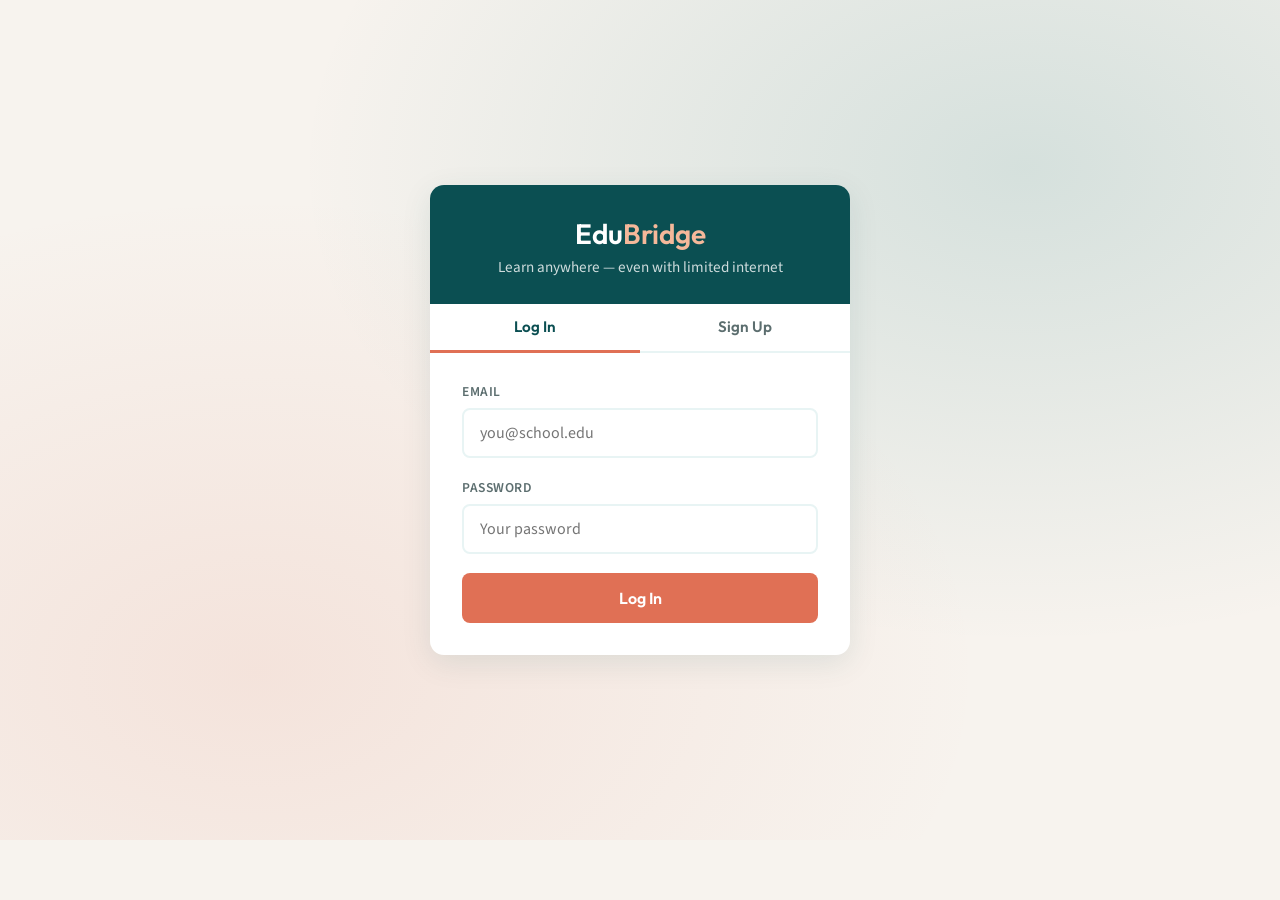
==== Frontend/index.html @ 9e0750e3 "Done" ====
<!DOCTYPE html>
<html lang="en">
<head>
  <meta charset="UTF-8">
  <meta name="viewport" content="width=device-width, initial-scale=1.0">
  <title>EduBridge — Sign In</title>
  <link rel="preconnect" href="https://fonts.googleapis.com">
  <link rel="preconnect" href="https://fonts.gstatic.com" crossorigin>
  <link href="https://fonts.googleapis.com/css2?family=Outfit:wght@500;600;700&family=Source+Sans+3:wght@400;600&display=swap" rel="stylesheet">
  <link rel="stylesheet" href="css/style.css">
</head>
<body id="auth-page">
  <div class="auth-wrap">
    <div class="auth-card">
      <div class="auth-card__header">
        <h1>Edu<span style="color:#f5b89a">Bridge</span></h1>
        <p>Learn anywhere — even with limited internet</p>
      </div>

      <div class="auth-tabs">
        <button class="auth-tab active" data-form="login-form-el">Log In</button>
        <button class="auth-tab" data-form="signup-form-el">Sign Up</button>
      </div>

      <div id="auth-alert" class="alert"></div>

      <form id="login-form-el" class="auth-form active">
        <div class="form-group">
          <label for="login-email">Email</label>
          <input type="email" id="login-email" name="email" placeholder="you@school.edu" autocomplete="email">
          <span class="field-error" data-error="email"></span>
        </div>
        <div class="form-group">
          <label for="login-password">Password</label>
          <input type="password" id="login-password" name="password" placeholder="Your password" autocomplete="current-password">
          <span class="field-error" data-error="password"></span>
        </div>
        <button type="submit" class="btn btn-primary">Log In</button>
      </form>

      <form id="signup-form-el" class="auth-form">
        <div class="form-group">
          <label for="signup-name">Full Name</label>
          <input type="text" id="signup-name" name="name" placeholder="Jane Doe">
          <span class="field-error" data-error="name"></span>
        </div>
        <div class="form-group">
          <label for="signup-email">Email</label>
          <input type="email" id="signup-email" name="email" placeholder="you@school.edu">
          <span class="field-error" data-error="email"></span>
        </div>
        <div class="form-group">
          <label for="signup-password">Password</label>
          <input type="password" id="signup-password" name="password" placeholder="Create a password">
          <span class="field-error" data-error="password"></span>
        </div>
        <div class="form-group">
          <label>I am a…</label>
          <div class="role-picker">
            <div class="role-option">
              <input type="radio" name="role" id="role-student" value="STUDENT" checked>
              <label for="role-student">📚 Student</label>
            </div>
            <div class="role-option">
              <input type="radio" name="role" id="role-tutor" value="TUTOR">
              <label for="role-tutor">🎓 Tutor</label>
            </div>
          </div>
        </div>
        <button type="submit" class="btn btn-primary">Create Account</button>
      </form>
    </div>
  </div>
  <script src="js/auth.js"></script>
</body>
</html>
---- Frontend/css/style.css ----
/* EduBridge — Deep teal + warm coral */
:root {
  --teal-deep: #0b4f52;
  --teal-mid: #14767a;
  --teal-light: #e8f4f4;
  --coral: #e07055;
  --coral-soft: #fce8e3;
  --cream: #f7f3ee;
  --ink: #1c2b2c;
  --muted: #5c6e6f;
  --white: #ffffff;
  --shadow: 0 8px 30px rgba(11, 79, 82, 0.1);
  --shadow-hover: 0 16px 40px rgba(11, 79, 82, 0.16);
  --radius: 14px;
  --radius-sm: 8px;
  --font-head: "Outfit", system-ui, sans-serif;
  --font-body: "Source Sans 3", system-ui, sans-serif;
  --online: #2d9f6f;
  --offline: #d94f4f;
}

*, *::before, *::after { box-sizing: border-box; margin: 0; padding: 0; }

html { font-size: 16px; scroll-behavior: smooth; }

body {
  font-family: var(--font-body);
  background: var(--cream);
  color: var(--ink);
  min-height: 100vh;
  line-height: 1.55;
}

h1, h2, h3, h4 {
  font-family: var(--font-head);
  font-weight: 600;
  line-height: 1.2;
}

a { color: var(--teal-mid); text-decoration: none; }
a:hover { color: var(--coral); }

/* ── Layout ── */
.page {
  max-width: 1100px;
  margin: 0 auto;
  padding: 2rem 1.5rem 4rem;
}

.page-narrow { max-width: 480px; }

.topbar {
  display: flex;
  align-items: center;
  justify-content: space-between;
  padding: 1rem 1.5rem;
  background: var(--teal-deep);
  color: var(--white);
  position: sticky;
  top: 0;
  z-index: 100;
}

.topbar__brand {
  font-family: var(--font-head);
  font-size: 1.25rem;
  font-weight: 700;
  letter-spacing: -0.02em;
}

.topbar__brand span { color: #f5b89a; }

.topbar__actions {
  display: flex;
  align-items: center;
  gap: 1rem;
}

/* ── Online / Offline indicator ── */
.status-pill {
  display: flex;
  align-items: center;
  gap: 0.45rem;
  font-size: 0.8rem;
  font-weight: 600;
  padding: 0.35rem 0.75rem;
  border-radius: 999px;
  background: rgba(255,255,255,0.12);
  transition: background 0.3s;
}

.status-pill__dot {
  width: 8px;
  height: 8px;
  border-radius: 50%;
  background: var(--online);
  box-shadow: 0 0 0 3px rgba(45, 159, 111, 0.35);
  transition: background 0.3s, box-shadow 0.3s;
}

.status-pill--offline .status-pill__dot {
  background: var(--offline);
  box-shadow: 0 0 0 3px rgba(217, 79, 79, 0.35);
  animation: pulse-offline 1.5s ease infinite;
}

.status-pill--offline {
  background: rgba(217, 79, 79, 0.2);
}

@keyframes pulse-offline {
  0%, 100% { opacity: 1; }
  50% { opacity: 0.5; }
}

.offline-banner {
  display: none;
  background: var(--offline);
  color: var(--white);
  text-align: center;
  padding: 0.5rem 1rem;
  font-size: 0.85rem;
  font-weight: 600;
}

.offline-banner.visible { display: block; }

/* ── Auth page ── */
.auth-wrap {
  min-height: calc(100vh - 60px);
  display: flex;
  align-items: center;
  justify-content: center;
  padding: 2rem 1.5rem;
  background:
    radial-gradient(ellipse at 20% 80%, rgba(224, 112, 85, 0.12) 0%, transparent 50%),
    radial-gradient(ellipse at 80% 20%, rgba(20, 118, 122, 0.15) 0%, transparent 50%),
    var(--cream);
}

.auth-card {
  width: 100%;
  max-width: 420px;
  background: var(--white);
  border-radius: var(--radius);
  box-shadow: var(--shadow);
  overflow: hidden;
}

.auth-card__header {
  background: var(--teal-deep);
  color: var(--white);
  padding: 2rem 2rem 1.5rem;
  text-align: center;
}

.auth-card__header h1 { font-size: 1.75rem; margin-bottom: 0.35rem; }
.auth-card__header p { opacity: 0.8; font-size: 0.95rem; }

.auth-tabs {
  display: flex;
  border-bottom: 2px solid var(--teal-light);
}

.auth-tab {
  flex: 1;
  padding: 0.85rem;
  border: none;
  background: none;
  font-family: var(--font-head);
  font-size: 0.95rem;
  font-weight: 600;
  color: var(--muted);
  cursor: pointer;
  transition: color 0.2s, border-color 0.2s;
  border-bottom: 3px solid transparent;
  margin-bottom: -2px;
}

.auth-tab.active {
  color: var(--teal-deep);
  border-bottom-color: var(--coral);
}

.auth-form {
  padding: 1.75rem 2rem 2rem;
  display: none;
}

.auth-form.active { display: block; }

/* ── Forms ── */
.form-group { margin-bottom: 1.15rem; }

.form-group label {
  display: block;
  font-size: 0.85rem;
  font-weight: 600;
  color: var(--muted);
  margin-bottom: 0.4rem;
  text-transform: uppercase;
  letter-spacing: 0.04em;
}

.form-group input,
.form-group select,
.form-group textarea {
  width: 100%;
  padding: 0.75rem 1rem;
  border: 2px solid var(--teal-light);
  border-radius: var(--radius-sm);
  font-family: var(--font-body);
  font-size: 1rem;
  color: var(--ink);
  background: var(--white);
  transition: border-color 0.2s, box-shadow 0.2s;
}

.form-group input:focus,
.form-group select:focus,
.form-group textarea:focus {
  outline: none;
  border-color: var(--teal-mid);
  box-shadow: 0 0 0 3px rgba(20, 118, 122, 0.15);
}

.form-group textarea { min-height: 110px; resize: vertical; }

.form-group input.error,
.form-group textarea.error { border-color: var(--offline); }

.field-error {
  color: var(--offline);
  font-size: 0.8rem;
  margin-top: 0.3rem;
  display: none;
}

.field-error.visible { display: block; }

.role-picker {
  display: grid;
  grid-template-columns: 1fr 1fr;
  gap: 0.75rem;
}

.role-option {
  position: relative;
}

.role-option input { position: absolute; opacity: 0; }

.role-option label {
  display: block;
  text-align: center;
  padding: 0.85rem;
  border: 2px solid var(--teal-light);
  border-radius: var(--radius-sm);
  cursor: pointer;
  font-weight: 600;
  text-transform: none;
  letter-spacing: 0;
  color: var(--ink);
  transition: all 0.2s;
}

.role-option input:checked + label {
  border-color: var(--coral);
  background: var(--coral-soft);
  color: var(--coral);
}

/* ── Buttons ── */
.btn {
  display: inline-flex;
  align-items: center;
  justify-content: center;
  gap: 0.5rem;
  padding: 0.8rem 1.5rem;
  border: none;
  border-radius: var(--radius-sm);
  font-family: var(--font-head);
  font-size: 0.95rem;
  font-weight: 600;
  cursor: pointer;
  transition: transform 0.15s, box-shadow 0.15s, background 0.2s;
}

.btn:active { transform: scale(0.98); }

.btn-primary {
  background: var(--coral);
  color: var(--white);
  width: 100%;
  padding: 0.95rem;
  font-size: 1rem;
}

.btn-primary:hover { background: #c95e44; box-shadow: 0 4px 16px rgba(224, 112, 85, 0.4); }

.btn-secondary {
  background: var(--teal-deep);
  color: var(--white);
}

.btn-secondary:hover { background: var(--teal-mid); }

.btn-outline {
  background: transparent;
  color: var(--teal-deep);
  border: 2px solid var(--teal-light);
}

.btn-outline:hover { border-color: var(--teal-mid); background: var(--teal-light); }

.btn-sm { padding: 0.5rem 1rem; font-size: 0.85rem; }

.btn-ghost {
  background: rgba(255,255,255,0.15);
  color: var(--white);
  padding: 0.45rem 0.9rem;
  font-size: 0.85rem;
}

.btn-ghost:hover { background: rgba(255,255,255,0.25); }

.btn:disabled {
  opacity: 0.55;
  cursor: not-allowed;
  transform: none;
}

/* ── Alerts ── */
.alert {
  padding: 0.85rem 1rem;
  border-radius: var(--radius-sm);
  font-size: 0.9rem;
  margin-bottom: 1rem;
  display: none;
}

.alert.visible { display: block; }

.alert-error { background: #fdeaea; color: #9b2c2c; border-left: 4px solid var(--offline); }
.alert-success { background: #e6f7ef; color: #1a6b42; border-left: 4px solid var(--online); }
.alert-info { background: var(--teal-light); color: var(--teal-deep); border-left: 4px solid var(--teal-mid); }

/* ── Dashboard ── */
.page-header { margin-bottom: 2rem; }
.page-header h1 { font-size: 2rem; color: var(--teal-deep); margin-bottom: 0.4rem; }
.page-header p { color: var(--muted); font-size: 1.05rem; }

.subject-grid {
  display: grid;
  grid-template-columns: repeat(auto-fill, minmax(220px, 1fr));
  gap: 1.25rem;
  margin-bottom: 2.5rem;
}

.subject-card {
  background: var(--white);
  border-radius: var(--radius);
  padding: 1.5rem;
  box-shadow: var(--shadow);
  cursor: pointer;
  border: 2px solid transparent;
  transition: transform 0.25s ease, box-shadow 0.25s ease, border-color 0.25s;
  text-align: center;
}

.subject-card:hover {
  transform: translateY(-6px) scale(1.02);
  box-shadow: var(--shadow-hover);
}

.subject-card.selected {
  border-color: var(--coral);
  background: linear-gradient(135deg, var(--white) 0%, var(--coral-soft) 100%);
}

.subject-card__icon {
  font-size: 2.5rem;
  margin-bottom: 0.75rem;
  display: block;
}

.subject-card h3 {
  font-size: 1.15rem;
  color: var(--teal-deep);
  margin-bottom: 0.25rem;
}

.subject-card p { font-size: 0.85rem; color: var(--muted); }

.path-picker {
  display: none;
  background: var(--white);
  border-radius: var(--radius);
  padding: 2rem;
  box-shadow: var(--shadow);
  text-align: center;
}

.path-picker.visible { display: block; }

.path-picker h2 { color: var(--teal-deep); margin-bottom: 0.5rem; }
.path-picker p { color: var(--muted); margin-bottom: 1.5rem; }

.path-buttons {
  display: flex;
  gap: 1rem;
  justify-content: center;
  flex-wrap: wrap;
}

.path-buttons .btn { min-width: 180px; }

/* ── AI Assistant layout ── */
.ai-layout {
  display: grid;
  grid-template-columns: 240px 1fr;
  gap: 0;
  min-height: calc(100vh - 120px);
  background: var(--white);
  border-radius: var(--radius);
  box-shadow: var(--shadow);
  overflow: hidden;
}

.ai-sidebar {
  background: var(--teal-deep);
  color: var(--white);
  padding: 1.25rem 0;
  overflow-y: auto;
}

.ai-sidebar h3 {
  font-size: 0.75rem;
  text-transform: uppercase;
  letter-spacing: 0.08em;
  opacity: 0.65;
  padding: 0 1.25rem;
  margin-bottom: 0.75rem;
}

.slide-list { list-style: none; }

.slide-item {
  padding: 0.7rem 1.25rem;
  cursor: pointer;
  font-size: 0.9rem;
  border-left: 3px solid transparent;
  transition: background 0.15s, border-color 0.15s;
}

.slide-item:hover { background: rgba(255,255,255,0.08); }

.slide-item.active {
  background: rgba(255,255,255,0.12);
  border-left-color: #f5b89a;
  font-weight: 600;
}

.slide-item__num {
  font-size: 0.75rem;
  opacity: 0.7;
  display: block;
}

.ai-main {
  display: flex;
  flex-direction: column;
  min-height: 0;
}

.slide-content {
  flex: 1;
  padding: 2rem;
  overflow-y: auto;
}

.slide-content h2 {
  font-size: 1.5rem;
  color: var(--teal-deep);
  margin-bottom: 1rem;
}

.slide-content p {
  font-size: 1.05rem;
  color: var(--ink);
  line-height: 1.7;
}

.slide-content .slide-num-badge {
  display: inline-block;
  background: var(--teal-light);
  color: var(--teal-mid);
  font-size: 0.8rem;
  font-weight: 700;
  padding: 0.25rem 0.6rem;
  border-radius: 4px;
  margin-bottom: 0.75rem;
}

/* ── Chat ── */
.chat-panel {
  border-top: 2px solid var(--teal-light);
  padding: 1rem 1.5rem 1.25rem;
  background: #faf8f5;
}

.chat-messages {
  max-height: 220px;
  overflow-y: auto;
  margin-bottom: 1rem;
  display: flex;
  flex-direction: column;
  gap: 0.75rem;
}

.chat-bubble {
  max-width: 82%;
  padding: 0.75rem 1rem;
  border-radius: 16px;
  font-size: 0.92rem;
  line-height: 1.5;
}

.chat-bubble--user {
  align-self: flex-end;
  background: var(--teal-deep);
  color: var(--white);
  border-bottom-right-radius: 4px;
}

.chat-bubble--ai {
  align-self: flex-start;
  background: var(--white);
  color: var(--ink);
  border: 1px solid var(--teal-light);
  border-bottom-left-radius: 4px;
}

.chat-bubble--ai.offline-hint {
  border-color: var(--coral);
  background: var(--coral-soft);
}

.chat-bubble__label {
  font-size: 0.7rem;
  font-weight: 700;
  text-transform: uppercase;
  letter-spacing: 0.05em;
  opacity: 0.65;
  margin-bottom: 0.3rem;
}

.chat-input-row {
  display: flex;
  gap: 0.75rem;
}

.chat-input-row input {
  flex: 1;
  padding: 0.75rem 1rem;
  border: 2px solid var(--teal-light);
  border-radius: 999px;
  font-size: 0.95rem;
  font-family: var(--font-body);
}

.chat-input-row input:focus {
  outline: none;
  border-color: var(--teal-mid);
}

.chat-input-row .btn { border-radius: 999px; padding: 0.75rem 1.25rem; }

/* ── Tutor request page ── */
.request-card {
  background: var(--white);
  border-radius: var(--radius);
  padding: 2rem;
  box-shadow: var(--shadow);
  margin-bottom: 1.5rem;
}

.status-card {
  background: linear-gradient(135deg, var(--teal-deep) 0%, var(--teal-mid) 100%);
  color: var(--white);
  border-radius: var(--radius);
  padding: 1.75rem;
  display: none;
}

.status-card.visible { display: block; }

.status-card h3 { margin-bottom: 1rem; font-size: 1.1rem; opacity: 0.85; }

.status-row {
  display: flex;
  justify-content: space-between;
  padding: 0.5rem 0;
  border-bottom: 1px solid rgba(255,255,255,0.15);
  font-size: 0.95rem;
}

.status-row:last-child { border-bottom: none; }

.status-badge {
  display: inline-block;
  padding: 0.25rem 0.65rem;
  border-radius: 999px;
  font-size: 0.75rem;
  font-weight: 700;
  text-transform: uppercase;
}

.status-badge--pending { background: #f5d87a; color: #5c4a00; }
.status-badge--matched { background: #a8e6cf; color: #0d4a2e; }
.status-badge--completed { background: rgba(255,255,255,0.25); color: var(--white); }

/* ── Tutor panel ── */
.request-list { display: flex; flex-direction: column; gap: 1rem; }

.request-item {
  background: var(--white);
  border-radius: var(--radius);
  padding: 1.5rem;
  box-shadow: var(--shadow);
  border-left: 4px solid var(--coral);
}

.request-item__header {
  display: flex;
  justify-content: space-between;
  align-items: flex-start;
  margin-bottom: 0.75rem;
  gap: 1rem;
}

.request-item__subject {
  font-family: var(--font-head);
  font-weight: 700;
  color: var(--teal-deep);
  font-size: 1.1rem;
}

.request-item__meta { font-size: 0.85rem; color: var(--muted); }

.request-item__desc {
  color: var(--ink);
  margin-bottom: 1rem;
  font-size: 0.95rem;
}

.request-item__actions {
  display: flex;
  gap: 0.75rem;
  flex-wrap: wrap;
  align-items: center;
}

.session-panel {
  margin-top: 1rem;
  padding-top: 1rem;
  border-top: 2px dashed var(--teal-light);
  display: none;
}

.session-panel.visible { display: block; }

.session-panel input[type="datetime-local"] {
  padding: 0.6rem 0.85rem;
  border: 2px solid var(--teal-light);
  border-radius: var(--radius-sm);
  font-family: var(--font-body);
  margin-right: 0.75rem;
}

.empty-state {
  text-align: center;
  padding: 3rem 2rem;
  color: var(--muted);
}

.empty-state__icon { font-size: 3rem; margin-bottom: 1rem; }

/* ── Responsive ── */
@media (max-width: 768px) {
  .ai-layout { grid-template-columns: 1fr; }
  .ai-sidebar { max-height: 180px; }
  .path-buttons { flex-direction: column; }
  .path-buttons .btn { width: 100%; }
  .session-panel input[type="datetime-local"] { width: 100%; margin-bottom: 0.75rem; }
}
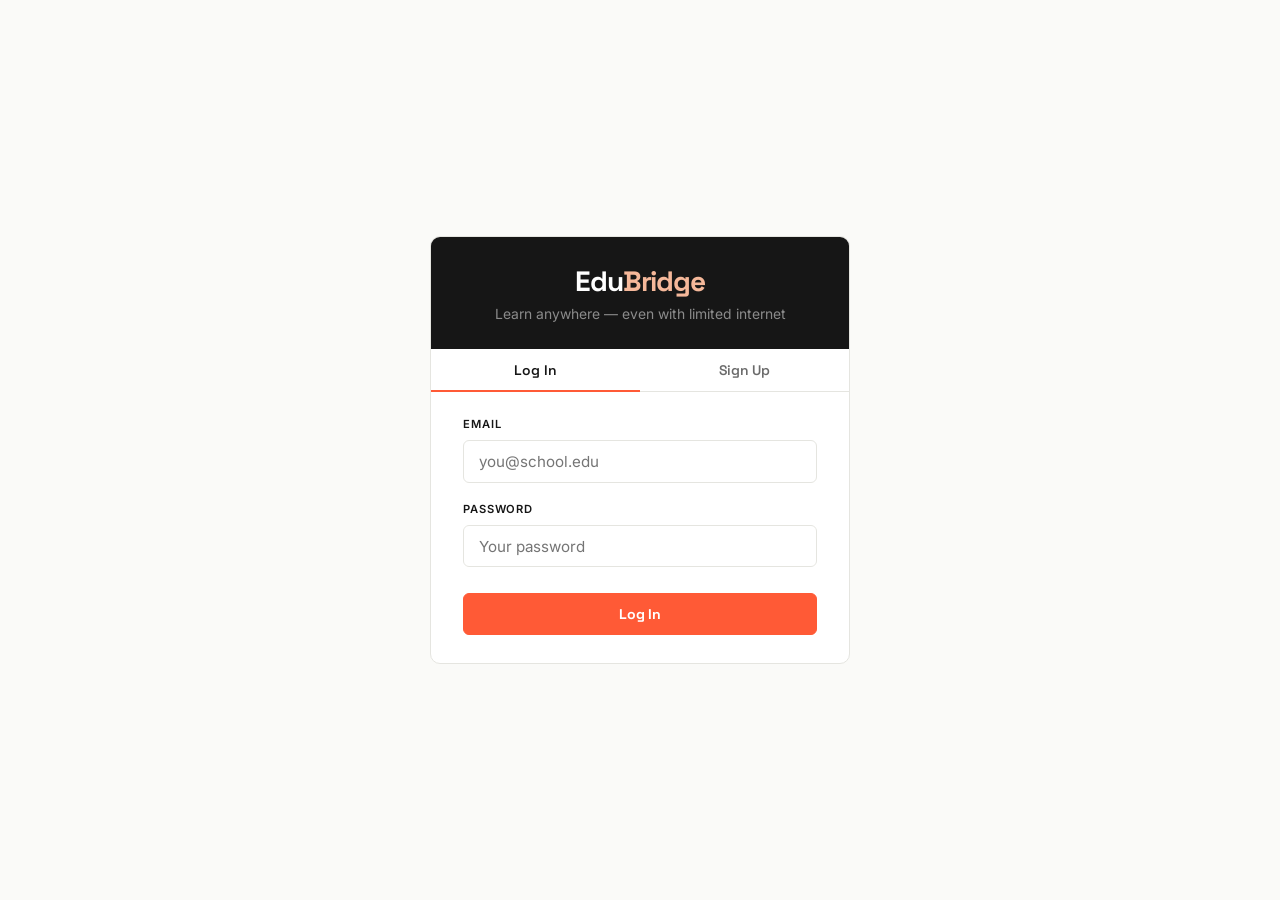
==== commit 55f0c081: "UI improved a little bit" ====
--- a/Frontend/index.html
+++ b/Frontend/index.html
@@ -4,9 +4,10 @@
   <meta charset="UTF-8">
   <meta name="viewport" content="width=device-width, initial-scale=1.0">
   <title>EduBridge — Sign In</title>
+  <meta name="description" content="Sign in or create an EduBridge account to access AI-powered study tools and live tutor sessions — even with limited internet.">
   <link rel="preconnect" href="https://fonts.googleapis.com">
   <link rel="preconnect" href="https://fonts.gstatic.com" crossorigin>
-  <link href="https://fonts.googleapis.com/css2?family=Outfit:wght@500;600;700&family=Source+Sans+3:wght@400;600&display=swap" rel="stylesheet">
+  <link href="https://fonts.googleapis.com/css2?family=Space+Grotesk:wght@500;600;700&family=Inter:wght@400;500;600&display=swap" rel="stylesheet">
   <link rel="stylesheet" href="css/style.css">
 </head>
 <body id="auth-page">
@@ -35,7 +36,7 @@
           <input type="password" id="login-password" name="password" placeholder="Your password" autocomplete="current-password">
           <span class="field-error" data-error="password"></span>
         </div>
-        <button type="submit" class="btn btn-primary">Log In</button>
+        <button type="submit" class="btn btn-primary btn-block">Log In</button>
       </form>
 
       <form id="signup-form-el" class="auth-form">
@@ -67,7 +68,7 @@
             </div>
           </div>
         </div>
-        <button type="submit" class="btn btn-primary">Create Account</button>
+        <button type="submit" class="btn btn-primary btn-block">Create Account</button>
       </form>
     </div>
   </div>
--- a/Frontend/css/style.css
+++ b/Frontend/css/style.css
@@ -1,22 +1,42 @@
-/* EduBridge — Deep teal + warm coral */
+/* EduBridge — Studio Ink: editorial, high-contrast, single accent */
 :root {
-  --teal-deep: #0b4f52;
-  --teal-mid: #14767a;
-  --teal-light: #e8f4f4;
-  --coral: #e07055;
-  --coral-soft: #fce8e3;
-  --cream: #f7f3ee;
-  --ink: #1c2b2c;
-  --muted: #5c6e6f;
-  --white: #ffffff;
-  --shadow: 0 8px 30px rgba(11, 79, 82, 0.1);
-  --shadow-hover: 0 16px 40px rgba(11, 79, 82, 0.16);
-  --radius: 14px;
-  --radius-sm: 8px;
-  --font-head: "Outfit", system-ui, sans-serif;
-  --font-body: "Source Sans 3", system-ui, sans-serif;
-  --online: #2d9f6f;
-  --offline: #d94f4f;
+  /* ── Core palette ── */
+  --bg:          #FAFAF8;
+  --card:        #FFFFFF;
+  --ink:         #161616;
+  --muted:       #6B6B6B;
+  --border:      #E5E5E0;
+
+  /* ── Accent — one color, used sparingly ── */
+  --accent:      #FF5A36;
+  --accent-dark: #D94224;
+  --accent-soft: #FFF0ED;
+
+  /* ── Semantic states ── */
+  --success:     #2D6A4F;
+  --success-bg:  #EAF4EE;
+  --warning:     #C9A227;
+  --warning-bg:  #FDF6E3;
+  --error:       #B91C1C;
+  --error-bg:    #FEF2F2;
+
+  /* ── Online / Offline ── */
+  --online:  #2D6A4F;
+  --offline: #B91C1C;
+
+  /* ── Surfaces ── */
+  --white: #FFFFFF;
+  --shadow: none;
+  --shadow-lift: none;
+
+  /* ── Radius ── */
+  --radius:    10px;
+  --radius-md:  8px;
+  --radius-sm:  6px;
+
+  /* ── Typography ── */
+  --font-head: "Space Grotesk", system-ui, sans-serif;
+  --font-body: "Inter", system-ui, sans-serif;
 }
 
 *, *::before, *::after { box-sizing: border-box; margin: 0; padding: 0; }
@@ -25,213 +45,226 @@
 
 body {
   font-family: var(--font-body);
-  background: var(--cream);
-  color: var(--ink);
+  background: var(--bg);
+  color: var(--muted);
   min-height: 100vh;
-  line-height: 1.55;
+  line-height: 1.6;
 }
 
 h1, h2, h3, h4 {
   font-family: var(--font-head);
-  font-weight: 600;
+  color: var(--ink);
   line-height: 1.2;
-}
-
-a { color: var(--teal-mid); text-decoration: none; }
-a:hover { color: var(--coral); }
+  letter-spacing: -0.02em;
+}
+h1 { font-size: 1.9rem;  font-weight: 700; }
+h2 { font-size: 1.35rem; font-weight: 700; }
+h3 { font-size: 1.05rem; font-weight: 600; letter-spacing: -0.01em; }
+h4 { font-size: 0.9rem;  font-weight: 600; }
+
+a { color: var(--ink); text-decoration: none; }
+a:hover { color: var(--accent); }
 
 /* ── Layout ── */
 .page {
   max-width: 1100px;
   margin: 0 auto;
-  padding: 2rem 1.5rem 4rem;
+  padding: 2.25rem 1.5rem 4rem;
 }
 
 .page-narrow { max-width: 480px; }
 
+/* ── Top bar — solid near-black ── */
 .topbar {
   display: flex;
   align-items: center;
   justify-content: space-between;
-  padding: 1rem 1.5rem;
-  background: var(--teal-deep);
+  padding: 0.85rem 1.5rem;
+  background: var(--ink);
   color: var(--white);
   position: sticky;
   top: 0;
   z-index: 100;
+  border-bottom: 1px solid rgba(255,255,255,0.06);
 }
 
 .topbar__brand {
   font-family: var(--font-head);
-  font-size: 1.25rem;
+  font-size: 1.1rem;
   font-weight: 700;
-  letter-spacing: -0.02em;
-}
-
-.topbar__brand span { color: #f5b89a; }
+  letter-spacing: -0.03em;
+  color: var(--white);
+}
+
+.topbar__brand span { color: var(--accent); }
 
 .topbar__actions {
   display: flex;
   align-items: center;
-  gap: 1rem;
+  gap: 0.55rem;
 }
 
 /* ── Online / Offline indicator ── */
 .status-pill {
   display: flex;
   align-items: center;
-  gap: 0.45rem;
-  font-size: 0.8rem;
-  font-weight: 600;
-  padding: 0.35rem 0.75rem;
-  border-radius: 999px;
-  background: rgba(255,255,255,0.12);
-  transition: background 0.3s;
+  gap: 0.38rem;
+  font-size: 0.72rem;
+  font-weight: 500;
+  color: rgba(255,255,255,0.6);
+  letter-spacing: 0.01em;
 }
 
 .status-pill__dot {
-  width: 8px;
-  height: 8px;
+  width: 7px;
+  height: 7px;
   border-radius: 50%;
   background: var(--online);
-  box-shadow: 0 0 0 3px rgba(45, 159, 111, 0.35);
-  transition: background 0.3s, box-shadow 0.3s;
+  flex-shrink: 0;
 }
 
 .status-pill--offline .status-pill__dot {
-  background: var(--offline);
-  box-shadow: 0 0 0 3px rgba(217, 79, 79, 0.35);
+  background: var(--accent);
   animation: pulse-offline 1.5s ease infinite;
 }
 
-.status-pill--offline {
-  background: rgba(217, 79, 79, 0.2);
-}
+.status-pill--offline { color: rgba(255,255,255,0.45); }
 
 @keyframes pulse-offline {
   0%, 100% { opacity: 1; }
-  50% { opacity: 0.5; }
-}
-
+  50%       { opacity: 0.4; }
+}
+
+/* ── Offline banner — dark, functional ── */
 .offline-banner {
   display: none;
-  background: var(--offline);
-  color: var(--white);
+  background: #1E1E1E;
+  color: rgba(255,255,255,0.65);
   text-align: center;
-  padding: 0.5rem 1rem;
-  font-size: 0.85rem;
-  font-weight: 600;
-}
+  padding: 0.4rem 1rem;
+  font-size: 0.77rem;
+  font-weight: 500;
+  letter-spacing: 0.01em;
+  border-bottom: 1px solid rgba(255,255,255,0.07);
+}
+
+.offline-banner strong { color: var(--accent); font-weight: 600; }
 
 .offline-banner.visible { display: block; }
 
 /* ── Auth page ── */
 .auth-wrap {
-  min-height: calc(100vh - 60px);
+  min-height: 100vh;
   display: flex;
   align-items: center;
   justify-content: center;
   padding: 2rem 1.5rem;
-  background:
-    radial-gradient(ellipse at 20% 80%, rgba(224, 112, 85, 0.12) 0%, transparent 50%),
-    radial-gradient(ellipse at 80% 20%, rgba(20, 118, 122, 0.15) 0%, transparent 50%),
-    var(--cream);
+  background: var(--bg);
 }
 
 .auth-card {
   width: 100%;
   max-width: 420px;
-  background: var(--white);
+  background: var(--card);
   border-radius: var(--radius);
-  box-shadow: var(--shadow);
+  border: 1px solid var(--border);
   overflow: hidden;
 }
 
 .auth-card__header {
-  background: var(--teal-deep);
-  color: var(--white);
-  padding: 2rem 2rem 1.5rem;
+  background: var(--ink);
+  color: var(--white);
+  padding: 1.75rem 2rem 1.5rem;
   text-align: center;
 }
 
-.auth-card__header h1 { font-size: 1.75rem; margin-bottom: 0.35rem; }
-.auth-card__header p { opacity: 0.8; font-size: 0.95rem; }
+.auth-card__header h1 {
+  font-size: 1.75rem;
+  margin-bottom: 0.3rem;
+  color: var(--white);
+  letter-spacing: -0.04em;
+}
+
+.auth-card__header p { color: rgba(255,255,255,0.5); font-size: 0.87rem; }
 
 .auth-tabs {
   display: flex;
-  border-bottom: 2px solid var(--teal-light);
+  border-bottom: 1px solid var(--border);
 }
 
 .auth-tab {
   flex: 1;
-  padding: 0.85rem;
+  padding: 0.72rem;
   border: none;
   background: none;
   font-family: var(--font-head);
-  font-size: 0.95rem;
+  font-size: 0.87rem;
   font-weight: 600;
   color: var(--muted);
   cursor: pointer;
-  transition: color 0.2s, border-color 0.2s;
-  border-bottom: 3px solid transparent;
-  margin-bottom: -2px;
+  transition: color 0.15s;
+  border-bottom: 2px solid transparent;
+  margin-bottom: -1px;
+  letter-spacing: -0.01em;
 }
 
 .auth-tab.active {
-  color: var(--teal-deep);
-  border-bottom-color: var(--coral);
+  color: var(--ink);
+  border-bottom-color: var(--accent);
 }
 
 .auth-form {
-  padding: 1.75rem 2rem 2rem;
+  padding: 1.5rem 2rem 1.75rem;
   display: none;
 }
 
 .auth-form.active { display: block; }
 
+.auth-form .btn-primary { margin-top: 0.5rem; }
+
 /* ── Forms ── */
-.form-group { margin-bottom: 1.15rem; }
+.form-group { margin-bottom: 1.1rem; }
 
 .form-group label {
   display: block;
-  font-size: 0.85rem;
+  font-size: 0.7rem;
   font-weight: 600;
-  color: var(--muted);
-  margin-bottom: 0.4rem;
+  color: var(--ink);
+  margin-bottom: 0.38rem;
   text-transform: uppercase;
-  letter-spacing: 0.04em;
+  letter-spacing: 0.08em;
 }
 
 .form-group input,
 .form-group select,
 .form-group textarea {
   width: 100%;
-  padding: 0.75rem 1rem;
-  border: 2px solid var(--teal-light);
+  padding: 0.68rem 0.95rem;
+  border: 1px solid var(--border);
   border-radius: var(--radius-sm);
   font-family: var(--font-body);
-  font-size: 1rem;
-  color: var(--ink);
-  background: var(--white);
-  transition: border-color 0.2s, box-shadow 0.2s;
+  font-size: 0.95rem;
+  color: var(--ink);
+  background: var(--card);
+  transition: border-color 0.15s, box-shadow 0.15s;
 }
 
 .form-group input:focus,
 .form-group select:focus,
 .form-group textarea:focus {
   outline: none;
-  border-color: var(--teal-mid);
-  box-shadow: 0 0 0 3px rgba(20, 118, 122, 0.15);
+  border-color: var(--ink);
+  box-shadow: 0 0 0 3px rgba(22, 22, 22, 0.08);
 }
 
 .form-group textarea { min-height: 110px; resize: vertical; }
 
 .form-group input.error,
-.form-group textarea.error { border-color: var(--offline); }
+.form-group textarea.error { border-color: var(--error); }
 
 .field-error {
-  color: var(--offline);
-  font-size: 0.8rem;
+  color: var(--error);
+  font-size: 0.75rem;
   margin-top: 0.3rem;
   display: none;
 }
@@ -241,33 +274,33 @@
 .role-picker {
   display: grid;
   grid-template-columns: 1fr 1fr;
-  gap: 0.75rem;
-}
-
-.role-option {
-  position: relative;
-}
+  gap: 0.6rem;
+}
+
+.role-option { position: relative; }
 
 .role-option input { position: absolute; opacity: 0; }
 
 .role-option label {
   display: block;
   text-align: center;
-  padding: 0.85rem;
-  border: 2px solid var(--teal-light);
+  padding: 0.7rem;
+  border: 1px solid var(--border);
   border-radius: var(--radius-sm);
   cursor: pointer;
+  font-family: var(--font-head);
+  font-size: 0.88rem;
   font-weight: 600;
-  text-transform: none;
-  letter-spacing: 0;
-  color: var(--ink);
-  transition: all 0.2s;
+  color: var(--muted);
+  transition: border-color 0.15s, color 0.15s;
+  letter-spacing: -0.01em;
 }
 
 .role-option input:checked + label {
-  border-color: var(--coral);
-  background: var(--coral-soft);
-  color: var(--coral);
+  border-color: var(--accent);
+  border-width: 2px;
+  color: var(--accent);
+  background: var(--accent-soft);
 }
 
 /* ── Buttons ── */
@@ -275,195 +308,238 @@
   display: inline-flex;
   align-items: center;
   justify-content: center;
-  gap: 0.5rem;
-  padding: 0.8rem 1.5rem;
-  border: none;
+  gap: 0.4rem;
+  padding: 0.58rem 1.2rem;
+  border: 1.5px solid transparent;
   border-radius: var(--radius-sm);
   font-family: var(--font-head);
-  font-size: 0.95rem;
+  font-size: 0.84rem;
   font-weight: 600;
   cursor: pointer;
-  transition: transform 0.15s, box-shadow 0.15s, background 0.2s;
-}
-
-.btn:active { transform: scale(0.98); }
-
+  transition: background 0.14s, color 0.14s, border-color 0.14s, opacity 0.14s;
+  white-space: nowrap;
+  letter-spacing: -0.01em;
+}
+
+.btn:active { opacity: 0.82; }
+.btn:disabled { opacity: 0.42; cursor: not-allowed; }
+
+/* PRIMARY — accent fill. Used for: Request Help, Accept, Ask, AI Assistant */
 .btn-primary {
-  background: var(--coral);
-  color: var(--white);
-  width: 100%;
-  padding: 0.95rem;
-  font-size: 1rem;
-}
-
-.btn-primary:hover { background: #c95e44; box-shadow: 0 4px 16px rgba(224, 112, 85, 0.4); }
-
+  background: var(--accent);
+  color: var(--white);
+  border-color: var(--accent);
+  padding: 0.7rem 1.4rem;
+  font-size: 0.88rem;
+  font-weight: 700;
+}
+
+.btn-primary:hover:not(:disabled) {
+  background: var(--accent-dark);
+  border-color: var(--accent-dark);
+}
+
+/* SECONDARY — near-black fill. Used for: Schedule/confirm */
 .btn-secondary {
-  background: var(--teal-deep);
-  color: var(--white);
-}
-
-.btn-secondary:hover { background: var(--teal-mid); }
-
+  background: var(--ink);
+  color: var(--white);
+  border-color: var(--ink);
+}
+
+.btn-secondary:hover:not(:disabled) {
+  background: #2a2a2a;
+  border-color: #2a2a2a;
+}
+
+/* OUTLINE — transparent bg, near-black border. Used for: Learn from Tutor, Mark Complete */
 .btn-outline {
   background: transparent;
-  color: var(--teal-deep);
-  border: 2px solid var(--teal-light);
-}
-
-.btn-outline:hover { border-color: var(--teal-mid); background: var(--teal-light); }
-
-.btn-sm { padding: 0.5rem 1rem; font-size: 0.85rem; }
-
+  color: var(--ink);
+  border-color: var(--border);
+}
+
+.btn-outline:hover:not(:disabled) {
+  border-color: var(--ink);
+  background: var(--ink);
+  color: var(--white);
+}
+
+/* LIGHT — for actions inside dark-bg status card */
+.btn-light {
+  background: transparent;
+  color: var(--white);
+  border: 1px solid rgba(255,255,255,0.32);
+}
+
+.btn-light:hover:not(:disabled) {
+  background: rgba(255,255,255,0.1);
+  border-color: rgba(255,255,255,0.52);
+}
+
+/* GHOST — topbar low-emphasis: Log out, back arrow */
 .btn-ghost {
-  background: rgba(255,255,255,0.15);
-  color: var(--white);
-  padding: 0.45rem 0.9rem;
-  font-size: 0.85rem;
-}
-
-.btn-ghost:hover { background: rgba(255,255,255,0.25); }
-
-.btn:disabled {
-  opacity: 0.55;
-  cursor: not-allowed;
-  transform: none;
-}
+  background: transparent;
+  color: rgba(255,255,255,0.58);
+  border: 1px solid rgba(255,255,255,0.14);
+  padding: 0.29rem 0.68rem;
+  font-size: 0.75rem;
+  font-weight: 500;
+  border-radius: var(--radius-sm);
+  letter-spacing: 0;
+}
+
+.btn-ghost:hover {
+  color: var(--white);
+  background: rgba(255,255,255,0.08);
+  border-color: rgba(255,255,255,0.26);
+}
+
+.btn-sm { padding: 0.34rem 0.82rem; font-size: 0.77rem; }
+.btn-block { width: 100%; }
 
 /* ── Alerts ── */
 .alert {
-  padding: 0.85rem 1rem;
+  padding: 0.7rem 1rem;
   border-radius: var(--radius-sm);
-  font-size: 0.9rem;
+  font-size: 0.84rem;
   margin-bottom: 1rem;
   display: none;
+  border: 1px solid;
 }
 
 .alert.visible { display: block; }
 
-.alert-error { background: #fdeaea; color: #9b2c2c; border-left: 4px solid var(--offline); }
-.alert-success { background: #e6f7ef; color: #1a6b42; border-left: 4px solid var(--online); }
-.alert-info { background: var(--teal-light); color: var(--teal-deep); border-left: 4px solid var(--teal-mid); }
+.alert-error   { background: var(--error-bg);   color: var(--error);   border-color: #FCA5A5; }
+.alert-success { background: var(--success-bg); color: var(--success); border-color: #86EFAC; }
+.alert-info    { background: #F0F9FF;            color: #0C4A6E;        border-color: #BAE6FD; }
 
 /* ── Dashboard ── */
-.page-header { margin-bottom: 2rem; }
-.page-header h1 { font-size: 2rem; color: var(--teal-deep); margin-bottom: 0.4rem; }
-.page-header p { color: var(--muted); font-size: 1.05rem; }
+.page-header { margin-bottom: 2.25rem; }
+.page-header h1 { margin-bottom: 0.3rem; }
+.page-header p  { color: var(--muted); font-size: 0.94rem; }
 
 .subject-grid {
   display: grid;
-  grid-template-columns: repeat(auto-fill, minmax(220px, 1fr));
-  gap: 1.25rem;
-  margin-bottom: 2.5rem;
-}
-
+  grid-template-columns: repeat(auto-fill, minmax(200px, 1fr));
+  gap: 1rem;
+  margin-bottom: 2rem;
+}
+
+/* Subject cards — white, thin border, no shadow */
 .subject-card {
-  background: var(--white);
+  background: var(--card);
   border-radius: var(--radius);
-  padding: 1.5rem;
-  box-shadow: var(--shadow);
+  padding: 1.35rem 1.2rem;
+  border: 1px solid var(--border);
   cursor: pointer;
-  border: 2px solid transparent;
-  transition: transform 0.25s ease, box-shadow 0.25s ease, border-color 0.25s;
+  transition: border-color 0.14s;
   text-align: center;
 }
 
-.subject-card:hover {
-  transform: translateY(-6px) scale(1.02);
-  box-shadow: var(--shadow-hover);
-}
-
+.subject-card:hover { border-color: #BDBDB5; }
+
+/* Selected: accent border highlight only */
 .subject-card.selected {
-  border-color: var(--coral);
-  background: linear-gradient(135deg, var(--white) 0%, var(--coral-soft) 100%);
+  border-color: var(--accent);
+  border-width: 2px;
 }
 
 .subject-card__icon {
-  font-size: 2.5rem;
-  margin-bottom: 0.75rem;
+  font-size: 2rem;
+  margin-bottom: 0.5rem;
   display: block;
 }
 
 .subject-card h3 {
-  font-size: 1.15rem;
-  color: var(--teal-deep);
-  margin-bottom: 0.25rem;
-}
-
-.subject-card p { font-size: 0.85rem; color: var(--muted); }
-
+  font-size: 0.95rem;
+  color: var(--ink);
+  margin-bottom: 0.15rem;
+}
+
+.subject-card p { font-size: 0.77rem; color: var(--muted); }
+
+/* Path picker */
 .path-picker {
   display: none;
-  background: var(--white);
+  background: var(--card);
   border-radius: var(--radius);
-  padding: 2rem;
-  box-shadow: var(--shadow);
+  border: 1px solid var(--border);
+  padding: 1.75rem 2rem;
   text-align: center;
+  max-width: 560px;
 }
 
 .path-picker.visible { display: block; }
 
-.path-picker h2 { color: var(--teal-deep); margin-bottom: 0.5rem; }
-.path-picker p { color: var(--muted); margin-bottom: 1.5rem; }
+.path-picker h2 { margin-bottom: 0.35rem; }
+.path-picker p  { color: var(--muted); margin-bottom: 1.25rem; font-size: 0.91rem; }
 
 .path-buttons {
   display: flex;
-  gap: 1rem;
+  gap: 0.75rem;
   justify-content: center;
   flex-wrap: wrap;
 }
 
-.path-buttons .btn { min-width: 180px; }
+.path-buttons .btn { min-width: 155px; }
 
 /* ── AI Assistant layout ── */
 .ai-layout {
   display: grid;
-  grid-template-columns: 240px 1fr;
+  grid-template-columns: 210px 1fr;
   gap: 0;
-  min-height: calc(100vh - 120px);
-  background: var(--white);
+  min-height: calc(100vh - 100px);
+  background: var(--card);
   border-radius: var(--radius);
-  box-shadow: var(--shadow);
+  border: 1px solid var(--border);
   overflow: hidden;
 }
 
+/* Sidebar: near-black */
 .ai-sidebar {
-  background: var(--teal-deep);
-  color: var(--white);
-  padding: 1.25rem 0;
+  background: var(--ink);
+  color: var(--white);
+  padding: 1.1rem 0;
   overflow-y: auto;
 }
 
 .ai-sidebar h3 {
-  font-size: 0.75rem;
+  font-size: 0.6rem;
   text-transform: uppercase;
-  letter-spacing: 0.08em;
-  opacity: 0.65;
-  padding: 0 1.25rem;
-  margin-bottom: 0.75rem;
+  letter-spacing: 0.14em;
+  color: rgba(255,255,255,0.38);
+  padding: 0 1.1rem;
+  margin-bottom: 0.5rem;
+  font-family: var(--font-body);
+  font-weight: 600;
 }
 
 .slide-list { list-style: none; }
 
 .slide-item {
-  padding: 0.7rem 1.25rem;
+  padding: 0.58rem 1.1rem;
   cursor: pointer;
-  font-size: 0.9rem;
-  border-left: 3px solid transparent;
-  transition: background 0.15s, border-color 0.15s;
-}
-
-.slide-item:hover { background: rgba(255,255,255,0.08); }
+  font-size: 0.82rem;
+  color: rgba(255,255,255,0.6);
+  border-left: 2px solid transparent;
+  transition: background 0.12s, border-color 0.12s, color 0.12s;
+}
+
+.slide-item:hover {
+  background: rgba(255,255,255,0.055);
+  color: rgba(255,255,255,0.88);
+}
 
 .slide-item.active {
-  background: rgba(255,255,255,0.12);
-  border-left-color: #f5b89a;
+  background: rgba(255,255,255,0.07);
+  border-left-color: var(--accent);
+  color: var(--white);
   font-weight: 600;
 }
 
 .slide-item__num {
-  font-size: 0.75rem;
-  opacity: 0.7;
+  font-size: 0.66rem;
+  color: rgba(255,255,255,0.32);
   display: block;
 }
 
@@ -475,222 +551,350 @@
 
 .slide-content {
   flex: 1;
-  padding: 2rem;
+  padding: 1.75rem 2rem;
   overflow-y: auto;
 }
 
 .slide-content h2 {
-  font-size: 1.5rem;
-  color: var(--teal-deep);
-  margin-bottom: 1rem;
+  font-size: 1.25rem;
+  margin-bottom: 0.85rem;
 }
 
 .slide-content p {
-  font-size: 1.05rem;
-  color: var(--ink);
-  line-height: 1.7;
+  font-size: 0.94rem;
+  color: var(--muted);
+  line-height: 1.72;
 }
 
 .slide-content .slide-num-badge {
   display: inline-block;
-  background: var(--teal-light);
-  color: var(--teal-mid);
-  font-size: 0.8rem;
-  font-weight: 700;
-  padding: 0.25rem 0.6rem;
+  background: var(--bg);
+  color: var(--muted);
+  font-size: 0.66rem;
+  font-weight: 600;
+  padding: 0.17rem 0.48rem;
   border-radius: 4px;
-  margin-bottom: 0.75rem;
+  margin-bottom: 0.6rem;
+  letter-spacing: 0.07em;
+  border: 1px solid var(--border);
+  text-transform: uppercase;
 }
 
 /* ── Chat ── */
 .chat-panel {
-  border-top: 2px solid var(--teal-light);
-  padding: 1rem 1.5rem 1.25rem;
-  background: #faf8f5;
+  border-top: 1px solid var(--border);
+  padding: 0.9rem 1.5rem 1.1rem;
+  background: var(--bg);
 }
 
 .chat-messages {
   max-height: 220px;
   overflow-y: auto;
-  margin-bottom: 1rem;
+  margin-bottom: 0.8rem;
   display: flex;
   flex-direction: column;
-  gap: 0.75rem;
+  gap: 0.52rem;
 }
 
 .chat-bubble {
   max-width: 82%;
-  padding: 0.75rem 1rem;
-  border-radius: 16px;
-  font-size: 0.92rem;
-  line-height: 1.5;
+  padding: 0.58rem 0.85rem;
+  border-radius: var(--radius-sm);
+  font-size: 0.85rem;
+  line-height: 1.52;
 }
 
 .chat-bubble--user {
   align-self: flex-end;
-  background: var(--teal-deep);
-  color: var(--white);
-  border-bottom-right-radius: 4px;
+  background: var(--ink);
+  color: var(--white);
+  border-bottom-right-radius: 2px;
 }
 
 .chat-bubble--ai {
   align-self: flex-start;
-  background: var(--white);
-  color: var(--ink);
-  border: 1px solid var(--teal-light);
-  border-bottom-left-radius: 4px;
+  background: var(--card);
+  color: var(--ink);
+  border: 1px solid var(--border);
+  border-bottom-left-radius: 2px;
 }
 
 .chat-bubble--ai.offline-hint {
-  border-color: var(--coral);
-  background: var(--coral-soft);
+  border-color: var(--accent);
+  background: var(--accent-soft);
 }
 
 .chat-bubble__label {
-  font-size: 0.7rem;
+  font-size: 0.6rem;
   font-weight: 700;
   text-transform: uppercase;
-  letter-spacing: 0.05em;
-  opacity: 0.65;
-  margin-bottom: 0.3rem;
+  letter-spacing: 0.09em;
+  color: var(--muted);
+  margin-bottom: 0.2rem;
+}
+
+.chat-bubble--user .chat-bubble__label {
+  color: rgba(255,255,255,0.45);
 }
 
 .chat-input-row {
   display: flex;
-  gap: 0.75rem;
+  gap: 0.5rem;
 }
 
 .chat-input-row input {
   flex: 1;
-  padding: 0.75rem 1rem;
-  border: 2px solid var(--teal-light);
-  border-radius: 999px;
-  font-size: 0.95rem;
+  padding: 0.58rem 0.92rem;
+  border: 1px solid var(--border);
+  border-radius: var(--radius-sm);
+  font-size: 0.87rem;
   font-family: var(--font-body);
+  background: var(--card);
+  color: var(--ink);
+  transition: border-color 0.14s;
 }
 
 .chat-input-row input:focus {
   outline: none;
-  border-color: var(--teal-mid);
-}
-
-.chat-input-row .btn { border-radius: 999px; padding: 0.75rem 1.25rem; }
+  border-color: var(--ink);
+  box-shadow: 0 0 0 3px rgba(22, 22, 22, 0.07);
+}
+
+.chat-input-row .btn { border-radius: var(--radius-sm); padding: 0.58rem 1.05rem; }
 
 /* ── Tutor request page ── */
 .request-card {
-  background: var(--white);
-  border-radius: var(--radius);
-  padding: 2rem;
-  box-shadow: var(--shadow);
+  background: var(--card);
+  border-radius: var(--radius-md);
+  padding: 1.75rem;
+  border: 1px solid var(--border);
   margin-bottom: 1.5rem;
-}
-
+  max-width: 640px;
+}
+
+/* Status card — near-black surface */
 .status-card {
-  background: linear-gradient(135deg, var(--teal-deep) 0%, var(--teal-mid) 100%);
-  color: var(--white);
-  border-radius: var(--radius);
-  padding: 1.75rem;
+  background: var(--ink);
+  color: var(--white);
+  border-radius: var(--radius-md);
+  padding: 1.5rem 1.75rem;
+  border-top: 3px solid var(--accent);
   display: none;
+  max-width: 640px;
 }
 
 .status-card.visible { display: block; }
 
-.status-card h3 { margin-bottom: 1rem; font-size: 1.1rem; opacity: 0.85; }
+.status-card h3 {
+  margin-bottom: 1rem;
+  font-size: 0.98rem;
+  color: var(--white);
+  font-weight: 600;
+  letter-spacing: -0.01em;
+  opacity: 0.9;
+}
+
+.resource-section {
+  margin-top: 1.1rem;
+  padding-top: 0.9rem;
+  border-top: 1px solid rgba(255,255,255,0.1);
+}
 
 .status-row {
   display: flex;
   justify-content: space-between;
-  padding: 0.5rem 0;
-  border-bottom: 1px solid rgba(255,255,255,0.15);
-  font-size: 0.95rem;
+  align-items: baseline;
+  gap: 1rem;
+  padding: 0.44rem 0;
+  border-bottom: 1px solid rgba(255,255,255,0.06);
+  font-size: 0.86rem;
 }
 
 .status-row:last-child { border-bottom: none; }
 
+.status-row span:first-child {
+  color: rgba(255,255,255,0.4);
+  font-size: 0.68rem;
+  text-transform: uppercase;
+  letter-spacing: 0.08em;
+  font-weight: 600;
+  flex-shrink: 0;
+}
+
+/* ── Status badges — dot + uppercase text, no pill background ── */
 .status-badge {
-  display: inline-block;
-  padding: 0.25rem 0.65rem;
-  border-radius: 999px;
-  font-size: 0.75rem;
+  display: inline-flex;
+  align-items: center;
+  gap: 0.3rem;
+  font-size: 0.66rem;
   font-weight: 700;
   text-transform: uppercase;
-}
-
-.status-badge--pending { background: #f5d87a; color: #5c4a00; }
-.status-badge--matched { background: #a8e6cf; color: #0d4a2e; }
-.status-badge--completed { background: rgba(255,255,255,0.25); color: var(--white); }
+  letter-spacing: 0.08em;
+}
+
+.status-badge::before {
+  content: "";
+  display: inline-block;
+  width: 6px;
+  height: 6px;
+  border-radius: 50%;
+  flex-shrink: 0;
+}
+
+.status-badge--pending::before  { background: var(--warning); }
+.status-badge--pending          { color: var(--warning); }
+
+.status-badge--matched::before  { background: #0B9DB5; }
+.status-badge--matched          { color: #0B6B85; }
+
+.status-badge--completed::before{ background: var(--success); }
+.status-badge--completed        { color: var(--success); }
 
 /* ── Tutor panel ── */
-.request-list { display: flex; flex-direction: column; gap: 1rem; }
+.request-list { display: flex; flex-direction: column; gap: 0.72rem; }
 
 .request-item {
-  background: var(--white);
-  border-radius: var(--radius);
-  padding: 1.5rem;
-  box-shadow: var(--shadow);
-  border-left: 4px solid var(--coral);
+  background: var(--card);
+  border-radius: var(--radius-md);
+  padding: 1.2rem 1.45rem;
+  border: 1px solid var(--border);
 }
 
 .request-item__header {
   display: flex;
   justify-content: space-between;
   align-items: flex-start;
-  margin-bottom: 0.75rem;
+  margin-bottom: 0.48rem;
   gap: 1rem;
 }
 
 .request-item__subject {
   font-family: var(--font-head);
   font-weight: 700;
-  color: var(--teal-deep);
-  font-size: 1.1rem;
-}
-
-.request-item__meta { font-size: 0.85rem; color: var(--muted); }
+  color: var(--ink);
+  font-size: 0.93rem;
+  letter-spacing: -0.01em;
+}
+
+.request-item__meta {
+  font-size: 0.75rem;
+  color: var(--muted);
+  margin-top: 0.07rem;
+}
 
 .request-item__desc {
-  color: var(--ink);
-  margin-bottom: 1rem;
-  font-size: 0.95rem;
+  color: var(--muted);
+  margin-bottom: 0.82rem;
+  font-size: 0.86rem;
+  line-height: 1.58;
 }
 
 .request-item__actions {
   display: flex;
-  gap: 0.75rem;
+  gap: 0.48rem;
   flex-wrap: wrap;
   align-items: center;
 }
 
+/* Session panel — inline expansion */
 .session-panel {
-  margin-top: 1rem;
-  padding-top: 1rem;
-  border-top: 2px dashed var(--teal-light);
+  margin-top: 0.82rem;
+  padding-top: 0.82rem;
+  border-top: 1px solid var(--border);
   display: none;
 }
 
 .session-panel.visible { display: block; }
 
 .session-panel input[type="datetime-local"] {
-  padding: 0.6rem 0.85rem;
-  border: 2px solid var(--teal-light);
+  padding: 0.48rem 0.72rem;
+  border: 1px solid var(--border);
   border-radius: var(--radius-sm);
   font-family: var(--font-body);
-  margin-right: 0.75rem;
-}
-
+  font-size: 0.84rem;
+  color: var(--ink);
+  background: var(--card);
+}
+
+#my-sessions-list .session-panel {
+  border-top-color: var(--border);
+}
+
+/* ── Empty states ── */
 .empty-state {
   text-align: center;
-  padding: 3rem 2rem;
+  padding: 2.5rem 2rem;
   color: var(--muted);
 }
 
-.empty-state__icon { font-size: 3rem; margin-bottom: 1rem; }
+.empty-state__icon { font-size: 1.9rem; margin-bottom: 0.72rem; }
+
+.empty-state h3 {
+  font-size: 0.95rem;
+  color: var(--ink);
+  margin-bottom: 0.22rem;
+}
+
+.empty-state p { font-size: 0.84rem; }
+
+/* ── Panel section separator ── */
+.panel-section { margin-top: 2.75rem; }
+
+.panel-section__header {
+  display: flex;
+  justify-content: space-between;
+  align-items: baseline;
+  margin-bottom: 1rem;
+  gap: 1rem;
+  padding-bottom: 0.62rem;
+  border-bottom: 1px solid var(--border);
+}
+
+.panel-section__header h2 {
+  font-family: var(--font-head);
+  color: var(--ink);
+  font-size: 1.2rem;
+}
+
+.panel-section__count {
+  font-size: 0.76rem;
+  color: var(--muted);
+}
+
+.session-time {
+  color: var(--ink);
+  font-weight: 600;
+  font-size: 0.84rem;
+}
+
+/* Session completed — dot indicator */
+.session-completed {
+  display: inline-flex;
+  align-items: center;
+  gap: 0.3rem;
+  font-size: 0.66rem;
+  font-weight: 700;
+  text-transform: uppercase;
+  letter-spacing: 0.08em;
+  color: var(--success);
+}
+
+.session-completed::before {
+  content: "";
+  display: inline-block;
+  width: 6px;
+  height: 6px;
+  border-radius: 50%;
+  background: var(--success);
+  flex-shrink: 0;
+}
 
 /* ── Responsive ── */
 @media (max-width: 768px) {
   .ai-layout { grid-template-columns: 1fr; }
-  .ai-sidebar { max-height: 180px; }
-  .path-buttons { flex-direction: column; }
-  .path-buttons .btn { width: 100%; }
-  .session-panel input[type="datetime-local"] { width: 100%; margin-bottom: 0.75rem; }
-}
+  .ai-sidebar { max-height: 155px; }
+  .path-buttons { flex-direction: column; align-items: stretch; }
+  .path-buttons .btn { width: 100%; min-width: unset; }
+  .session-panel input[type="datetime-local"] { width: 100%; margin-bottom: 0.6rem; }
+  .request-item__actions { flex-direction: column; align-items: flex-start; }
+}
